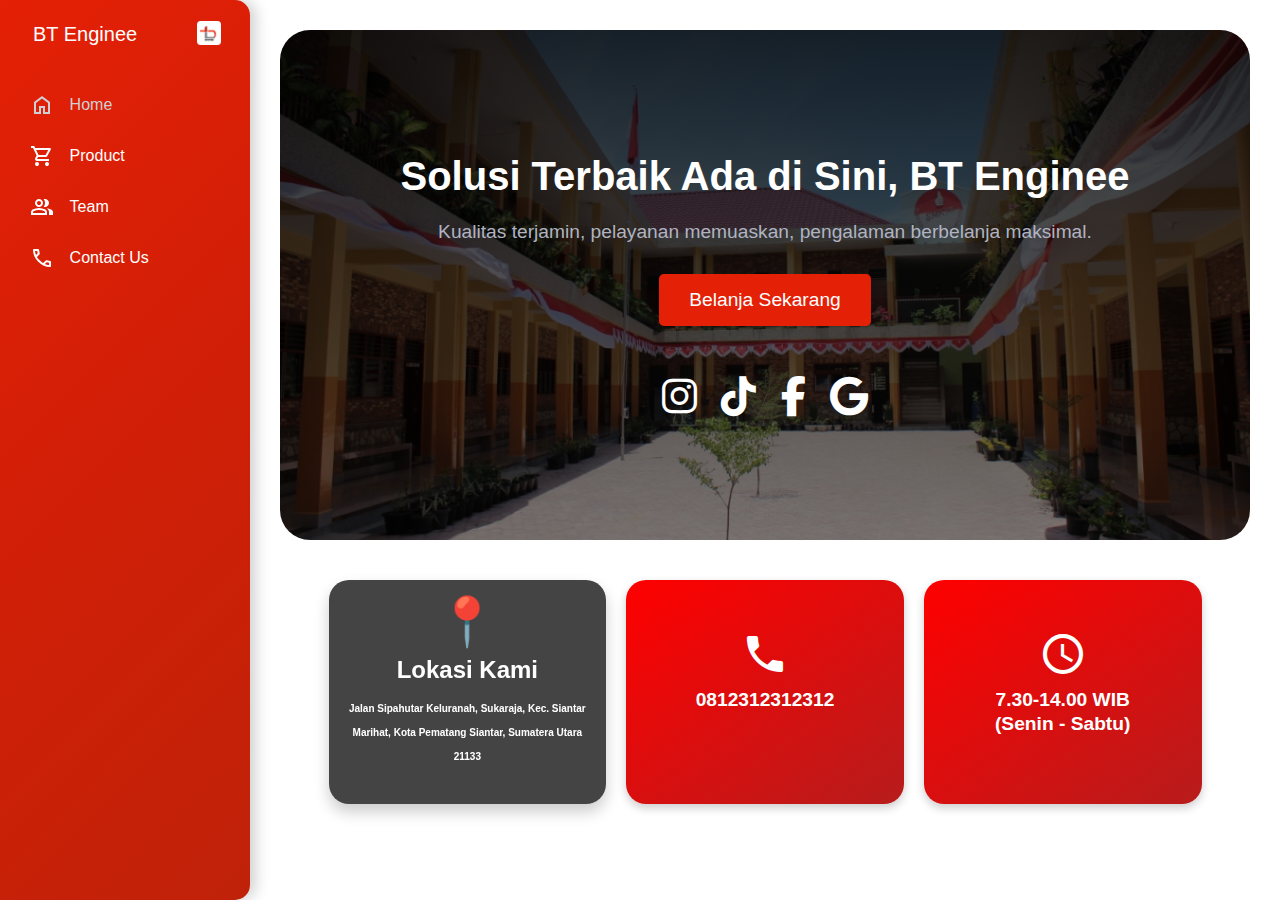
==== index.html @ 7bde4ce9 "mengubah baru" ====
<!DOCTYPE html>
<html lang="en">
  <head>
    <meta charset="UTF-8" />
    <meta name="viewport" content="width=device-width, initial-scale=1.0" />
    <title>Home | BT Enginee</title>
    <link rel="icon" type="image/png" href="img/logobt (1).png" />
    <link rel="stylesheet" href="style.css" />
    <link href="https://fonts.googleapis.com/icon?family=Material+Icons" rel="stylesheet" />
    <link rel="stylesheet" href="https://cdnjs.cloudflare.com/ajax/libs/font-awesome/6.5.1/css/all.min.css" />

    <link rel="stylesheet" href="stylehome.css" />
  </head>
  <body>
    <nav id="sidebar">
      <ul>
        <li>
          <span class="logo">BT Enginee</span>
          <button id="toggle-btn">
            <img src="img/logobt.png" alt="Toggle Icon" style="width: 24px; height: auto" />
          </button>
        </li>

        <li class="active">
          <a href="index.html">
            <svg xmlns="http://www.w3.org/2000/svg" height="24px" viewBox="0 -960 960 960" width="24px" fill="#5f6368">
              <path d="M240-200h120v-240h240v240h120v-360L480-740 240-560v360Zm-80 80v-480l320-240 320 240v480H520v-240h-80v240H160Zm320-350Z" />
            </svg>
            <span>Home</span>
          </a>
        </li>
        <li>
          <a href="product.html">
            <svg xmlns="http://www.w3.org/2000/svg" height="24px" viewBox="0 -960 960 960" width="24px" fill="#5f6368">
              <path
                d="M280-80q-33 0-56.5-23.5T200-160q0-33 23.5-56.5T280-240q33 0 56.5 23.5T360-160q0 33-23.5 56.5T280-80Zm400 0q-33 0-56.5-23.5T600-160q0-33 23.5-56.5T680-240q33 0 56.5 23.5T760-160q0 33-23.5 56.5T680-80ZM246-720l96 200h280l110-200H246Zm-38-80h590q23 0 35 20.5t1 41.5L692-482q-11 20-29.5 31T622-440H324l-44 80h480v80H280q-45 0-68-39.5t-2-78.5l54-98-144-304H40v-80h130l38 80Zm134 280h280-280Z"
              />
            </svg>
            <span>Product</span>
          </a>
        </li>
        <li>
          <a href="Team.html">
            <svg xmlns="http://www.w3.org/2000/svg" height="24px" viewBox="0 -960 960 960" width="24px" fill="#5f6368">
              <path
                d="M40-160v-112q0-34 17.5-62.5T104-378q62-31 126-46.5T360-440q66 0 130 15.5T616-378q29 15 46.5 43.5T680-272v112H40Zm720 0v-120q0-44-24.5-84.5T666-434q51 6 96 20.5t84 35.5q36 20 55 44.5t19 53.5v120H760ZM360-480q-66 0-113-47t-47-113q0-66 47-113t113-47q66 0 113 47t47 113q0 66-47 113t-113 47Zm400-160q0 66-47 113t-113 47q-11 0-28-2.5t-28-5.5q27-32 41.5-71t14.5-81q0-42-14.5-81T544-792q14-5 28-6.5t28-1.5q66 0 113 47t47 113ZM120-240h480v-32q0-11-5.5-20T580-306q-54-27-109-40.5T360-360q-56 0-111 13.5T140-306q-9 5-14.5 14t-5.5 20v32Zm240-320q33 0 56.5-23.5T440-640q0-33-23.5-56.5T360-720q-33 0-56.5 23.5T280-640q0 33 23.5 56.5T360-560Zm0 320Zm0-400Z"
              />
            </svg>
            <span>Team</span>
          </a>
        </li>
        <li>
          <a href="contact.html">
            <svg xmlns="http://www.w3.org/2000/svg" height="24px" viewBox="0 -960 960 960" width="24px" fill="#5f6368">
              <path
                d="M798-120q-125 0-247-54.5T329-329Q229-429 174.5-551T120-798q0-18 12-30t30-12h162q14 0 25 9.5t13 22.5l26 140q2 16-1 27t-11 19l-97 98q20 37 47.5 71.5T387-386q31 31 65 57.5t72 48.5l94-94q9-9 23.5-13.5T670-390l138 28q14 4 23 14.5t9 23.5v162q0 18-12 30t-30 12ZM241-600l66-66-17-94h-89q5 41 14 81t26 79Zm358 358q39 17 79.5 27t81.5 13v-88l-94-19-67 67ZM241-600Zm358 358Z"
              />
            </svg>
            <span>Contact Us</span>
          </a>
        </li>
      </ul>
    </nav>
    <main>
      
      <!-- Hero Section -->
      <div class="hero-section">
        <div class="hero-content">
          <h1>Solusi Terbaik Ada di Sini, BT Enginee</h1>
          <p>Kualitas terjamin, pelayanan memuaskan, pengalaman berbelanja maksimal.</p>
          <button class="shop-btn" onclick="window.location.href='product.html'">Belanja Sekarang</button>


          <!-- Social Media Icons -->
          <div class="social-media">
            <a href="https://www.instagram.com" target="_blank" class="social-icon" aria-label="Instagram">
              <i class="fab fa-instagram"></i>
            </a>
            <a href="https://www.tiktok.com" target="_blank" class="social-icon" aria-label="TikTok">
              <i class="fab fa-tiktok"></i>
            </a>
            <a href="https://www.facebook.com" target="_blank" class="social-icon" aria-label="Facebook">
              <i class="fab fa-facebook-f"></i>
            </a>
            <a href="https://www.google.com" target="_blank" class="social-icon" aria-label="Google">
              <i class="fab fa-google"></i>
            </a>
          </div>
        </div>
      </div>

      <!-- Info Section -->
      <div class="info-section">
        <div class="location-card">
          <a href="https://maps.app.goo.gl/dUMGj9V48tgFpwfZ9" target="_blank" class="location-link">
            <div class="overlay"></div>
            <div class="content">
              <div class="icon">📍</div>
              <!-- Ganti dengan icon sesuai kebutuhan -->
              <h2>Lokasi Kami</h2>
              <p>Jalan Sipahutar Keluranah, Sukaraja, Kec. Siantar Marihat, Kota Pematang Siantar, Sumatera Utara 21133</p>
            </div>
            <iframe
              src="https://www.google.com/maps/embed?pb=!1m18!1m12!1m3!1d3984.5588725803764!2d99.07101737497034!3d2.9422451970340266!2m3!1f0!2f0!3f0!3m2!1i1024!2i768!4f13.1!3m3!1m2!1s0x303185a8ebbf855d%3A0x8b59c4d40c0a71d0!2sSMK%20RK%20BINTANG%20TIMUR!5e0!3m2!1sid!2sid!4v1727172679505!5m2!1sid!2sid"
              width="600"
              height="450"
              style="border: 0"
              allowfullscreen=""
              loading="lazy"
              referrerpolicy="no-referrer-when-downgrade"
            ></iframe>
          </a>
        </div>

        <!-- Phone Info Card -->
        <div class="info-card">
          <div class="icon">
            <span class="material-icons" style="font-size: 48px">phone</span>
          </div>
          <p>0812312312312</p>
        </div>

        <!-- Time Info Card -->
        <div class="info-card">
          <div class="icon">
            <span class="material-icons" style="font-size: 48px">access_time</span>
          </div>
          <p>7.30-14.00 WIB <br />(Senin - Sabtu)</p>
        </div>
      </div>
    </main>
    <script src="script.js"></script>
  </body>
</html>
---- style.css ----
@import url("https://fonts.googleapis.com/css2?family=Roboto:ital,wght@0,100;0,300;0,400;0,500;0,700;0,900;1,100;1,300;1,400;1,500;1,700;1,900&display=swap");

:root {
  --base-clr: #e42006;
  --line-clr: #42434a;
  --hover-clr: #222533;
  --text-clr: #ffffff;
  --secondary-text-clr: #b0b3c1;
  --accent-clr: #ffffff;
}

* {
  margin: 0;
  padding: 0;
}

html {
  font-family: "Poppins", "Segoe UI", Tahoma, Geneva, Verdana, sans-serif; /* Lengkapkan nama font dan tambahkan 'sans-serif' */
  line-height: 1.5rem;
}

body {
  min-height: 100vh;
  background-color: var(--text-clr);
  color: var(--hover-clr);
  display: grid;
  grid-template-columns: 250px 1fr; /* Pastikan kolom pertama untuk sidebar */
}

main {
  padding: min(30px, 7%);
  position: relative; /* Mengatur posisi relatif untuk mengontrol elemen anak */
  z-index: 1; /* Agar main content tetap di atas background */
}

main p {
  color: var(--secondary-text-clr);
  margin-top: 5px;
  margin-bottom: 15px;
}

.container {
  border: 1px solid var(--line-clr);
  border-radius: 1em;
  margin-bottom: 20px;
  padding: min(3em, 15%);
}

.logo img {
  width: 24px; /* Sesuaikan ukuran logo */
  height: 24px;
  margin-right: 8px; /* Jarak antara logo dan teks */
}

.logo {
  font-size: 20px; /* Ukuran teks */
}

h2,
p {
  margin-top: 1em;
}

#sidebar {
  box-sizing: border-box;
  height: 100vh; /* Mengatur tinggi sidebar menjadi 100vh */
  width: 250px; /* Lebar sidebar */
  padding: 5px 1em;
  background: linear-gradient(135deg, #e42006 0%, #d11f07 50%, #bf2209 100%);
  position: sticky;
  top: 0; /* Agar tetap terlihat saat scroll */
  transition: 300ms ease-in-out;
  overflow: hidden; /* Menghindari overflow */
  border-top-right-radius: 15px;
  border-bottom-right-radius: 15px;
  box-shadow: 5px 0 15px rgba(0, 0, 0, 0.2); /* Shadow dari arah kanan */
}

#sidebar .close {
  padding: 5px;
  width: 60px;
}

#sidebar ul {
  list-style: none;
}

#sidebar > ul > li:first-child {
  display: flex;
  justify-content: flex-end;
  margin-bottom: 16px;
  .logo {
    font-size: 600;
  }
}

#sidebar ul li.active a {
  color: #cfd0d6;
  svg {
    fill: #cfd0d6;
  }
}

#sidebar a,
#sidebar .dropdown-btn,
#sidebar .logo {
  border-radius: 0.5em;
  padding: 0.85em;
  text-decoration: none;
  color: var(--text-clr);
  display: flex;
  align-items: center;
  gap: 1em;
}

#sidebar svg {
  flex-shrink: 0;
  fill: var(--text-clr);
}

#sidebar a span,
#sidebar .dropdown-btn span {
  flex-grow: 1;
}

#sidebar a:hover {
  background-color: #bf2209;
}

.rotate svg:last-child {
  rotate: 180deg;
}

#toggle-btn {
  margin-left: auto;
  padding: 1em;
  border: none;
  border-radius: 0.5em;
  background: none;
  cursor: pointer;
}

#toggle-btn img {
  transition: transform 0.2s ease-in-out;
}

#toggle-btn:hover img {
  transform: scale(1.1); /* Membesarkan gambar sedikit saat hover */
}

@media (max-width: 800px) {
  body {
    display: block; /* Ubah menjadi block agar sidebar dan main berurutan */
  }

  main {
    padding: 2em 1em 60px 1em;
  }

  .container {
    border: none;
    padding: 0;
  }

  .logo {
    font-size: 20px;
    text-wrap: nowrap; /* Sembunyikan logo teks */
  }

  #toggle-btn {
    padding: 1em;
    border: none;
    margin-top: 5px;
    border-radius: 0.5em;
    background: none;
    cursor: pointer;
  }

  #sidebar {
    height: 60px; /* Menurunkan tinggi menjadi 60px untuk menampung ikon saja */
    width: 100%; /* Lebar penuh */
    position: fixed; /* Agar sidebar menempel di bawah */
    bottom: 0; /* Posisi di bagian bawah layar */
    left: 0;
    right: 0;
    background-color: var(--base-clr); /* Warna latar belakang sidebar */
    border-radius: 0; /* Tidak ada border radius */
    border-top: 1px solid var(--line-clr); /* Border atas */
    display: flex; /* Gunakan flexbox */
    justify-content: space-around; /* Sebar ikon secara merata */
    align-items: center; /* Posisi ikon di tengah secara vertikal */
    z-index: 1000; /* Memastikan di atas elemen lainnya */
    padding-top: 15px; /* Hilangkan padding tambahan */
    box-shadow: 0 -2px 5px rgba(0, 0, 0, 0.2); /* Shadow dari arah atas */
  }

  #sidebar ul {
    padding: 0;
    display: flex; /* Mengubah dari grid ke flex untuk lebih fleksibel */
    overflow-x: auto; /* Agar bisa scroll horizontal jika perlu */
    margin: 0; /* Hilangkan margin */
    width: 100%; /* Lebar penuh */
  }

  #sidebar ul li {
    height: 60px; /* Sesuaikan tinggi */
    flex: 1; /* Lebar fleksibel */
    display: flex;
    justify-content: center; /* Pusatkan ikon */
    align-items: center; /* Pusatkan ikon */
  }

  #sidebar a {
    height: 60px; /* Sesuaikan tinggi */
    justify-content: center;
    flex-direction: column; /* Ikon dan teks diatur ke bawah */
    text-align: center; /* Pusatkan teks */
    font-size: 0.8em; /* Ukuran font lebih kecil */
    gap: 0.25em; /* Jarak lebih kecil */
  }

  #sidebar a span {
    display: none; /* Sembunyikan teks pada mobile untuk fokus ke ikon */
  }

  #sidebar a svg {
    height: 24px; /* Sesuaikan ukuran ikon */
    width: 24px;
  }
}

/* Gaya Scrollbar untuk Chrome, Edge, dan Safari */
::-webkit-scrollbar {
  width: 12px; /* Lebar scrollbar */
}

::-webkit-scrollbar-track {
  background: #f1f1f1; /* Warna track scrollbar */
  border-radius: 10px; /* Membuat track lebih bulat */
}

::-webkit-scrollbar-thumb {
  background: #ff0000; /* Warna thumb scrollbar */
  border-radius: 10px; /* Membuat thumb lebih bulat */
}

::-webkit-scrollbar-thumb:hover {
  background: #ac0000; /* Warna thumb saat hover */
}
---- stylehome.css ----
/* Hero Section */
.hero-section {
  background: linear-gradient(rgba(0, 0, 0, 0.842), rgba(0, 0, 0, 0.5)), url("img/SMMK.jpg") center/cover no-repeat;
  color: #fff;
  text-align: center;
  padding: 120px 20px;
  border-radius: 30px;
  max-width: 100%; /* Use full width of the screen */
  margin: 0 auto; /* Remove space at the top and bottom */
  height: 30vh; /* Set the height to take up 80% of the viewport */
  display: flex;
  justify-content: center;
  align-items: center;
}

.hero-content {
  max-width: 900px;
}

.hero-section h1 {
  font-size: 2.5em; /* Perbesar ukuran font */
  margin-bottom: 20px;
  line-height: 1.2em; /* Pastikan line-height yang cukup agar teks tidak bertumpuk */
  word-wrap: break-word; /* Memastikan kata bisa terpotong dengan rapi jika terlalu panjang */
}

.hero-section p {
  font-size: 1.2em;
  margin-bottom: 30px; /* Atur jarak antar paragraf agar lebih rapi */
}

.shop-btn {
  background-color: #e42006;
  border: none;
  padding: 15px 30px;
  font-size: 1.2em;
  color: #fff;
  border-radius: 5px;
  cursor: pointer;
  transition: background-color 0.3s ease;
}

.shop-btn:hover {
  background-color: #bf2209;
}

/* Social Media Icons */
.social-media {
  margin-top: 50px; /* Jarak antara tombol dan ikon sosial media */
}

.social-icon {
  margin: 0 10px; /* Jarak antar ikon */
  display: inline-block; /* Menampilkan ikon dalam baris yang sama */
  font-size: 40px; /* Ukuran ikon */
  color: #fff; /* Warna ikon */
  transition: transform 0.3s ease; /* Animasi saat hover */
}

.social-icon:hover {
  transform: scale(1.1); /* Besarkan ikon saat hover */
}

/* Info Section Layout */
.info-section {
  display: flex;
  justify-content: center;
  gap: 20px;
  margin: 40px auto;
  max-width: 90%; /* Ensures the section doesn't overflow */
}

/* Common styles for all info cards */
.info-card {
  background: linear-gradient(145deg, #ff0000, #b71c1c); /* Elegant red gradient */
  color: #fff;
  text-align: center;
  padding-top: 50px;
  border-radius: 20px;
  flex: 1;
  box-shadow: 0 4px 10px rgba(0, 0, 0, 0.2); /* Soft shadow */
  transition: transform 0.3s ease, box-shadow 0.3s ease; /* Smooth transition */
}

.info-card .icon {
  font-size: 3em; /* Adjust the icon size */
  margin-bottom: 10px;
}

.info-card p {
  font-size: 1.2em;
  font-weight: bold;
  color: #fff;
  margin: 0;
}

.info-card:hover {
  transform: translateY(-10px); /* Lift card on hover */
  box-shadow: 0 8px 15px rgba(0, 0, 0, 0.3); /* Stronger shadow on hover */
}

/* Specific style for the location card */
.location-card {
  position: relative;
  flex: 1;
  height: auto; /* Biarkan tinggi menyesuaikan dengan konten */
  border-radius: 20px;
  overflow: hidden;
  box-shadow: 0 8px 15px rgba(0, 0, 0, 0.2); /* Soft shadow */
  transition: transform 0.3s ease, box-shadow 0.3s ease; /* Smooth transition */
  display: flex;
  flex-direction: column; /* Atur agar konten teratur dalam kolom */
  cursor: pointer; /* Mengubah kursor menjadi tangan */
}

.location-card iframe {
  position: absolute;
  top: 0;
  left: 0;
  width: 100%;
  height: 100%;
  border: 0;
}

.location-card .overlay {
  position: absolute;
  top: 0;
  left: 0;
  width: 100%;
  height: 100%;
  background: rgba(0, 0, 0, 0.733); /* Black transparent overlay */
  z-index: 1; /* Ensures it appears above the map */
}

.location-card .content {
  position: relative;
  z-index: 2; /* Ensures text appears above the overlay */
  color: white;
  text-align: center;
  padding: 20px;
}

.location-card .icon {
  font-size: 3em; /* Icon size */
  margin-bottom: 10px;
  margin-top: 10px;
}

.location-card a {
  text-decoration: none; /* Menghilangkan garis bawah dari link */
  color: inherit; /* Memastikan teks berwarna sama dengan teks di dalam card */
  flex: 1; /* Membuat link mengisi ruang yang tersedia */
}

.location-card p {
  font-size: 10px;
  font-weight: bolder;
  color: #fff;
  padding-top: 10px;
}

.location-card:hover {
  transform: translateY(-10px); /* Slight upward movement on hover */
  box-shadow: 0 12px 20px rgba(0, 0, 0, 0.3); /* Stronger shadow on hover */
}

/* Responsive layout for smaller screens */
@media (max-width: 768px) {
  .info-section {
    flex-direction: column;
  }

  .location-card {
    max-width: 100%;
    height: 350px; /* Reduced height for smaller screens */
  }
}

/* Media Query untuk Responsif di bawah 800px */
/* Media Query untuk Responsif di bawah 800px */
@media (max-width: 800px) {
  .hero-section {
    margin-top: 50px;
    overflow: hidden;
    padding: 80px 10px; /* Mengurangi padding untuk lebih banyak ruang */
    height: 45vh; /* Mengubah tinggi menjadi auto agar menyesuaikan dengan konten */
  }

  .hero-section h1 {
    font-size: 2em; /* Mengurangi ukuran font untuk judul */
    margin-bottom: 15px; /* Mengurangi jarak bawah */
  }

  .hero-section p {
    font-size: 1em; /* Mengurangi ukuran font untuk paragraf */
    margin-bottom: 20px; /* Mengurangi jarak bawah */
  }

  .shop-btn {
    padding: 10px 20px; /* Mengurangi padding tombol */
    font-size: 1em; /* Mengurangi ukuran font tombol */
  }

  .social-media {
    margin-top: 30px; /* Mengurangi jarak antara tombol dan ikon sosial media */
  }

  .social-icon {
    font-size: 30px; /* Mengurangi ukuran ikon sosial media */
    margin: 0 5px; /* Mengurangi jarak antar ikon */
  }

  .info-section {
    display: flex; /* Menggunakan flex untuk layout */
    justify-content: flex-end; /* Mengatur info card ke kanan */
    flex-direction: row; /* Pastikan info card disusun ke baris */
    align-items: flex-start; /* Menyelaraskan item di atas */
    gap: 20px; /* Jarak antar kartu */
    margin: 20px auto; /* Margin atas dan bawah untuk mengatur ruang */
    max-width: 90%; /* Mengatur lebar maksimum */
  }

  .info-card {
    flex: 1; /* Memastikan semua kartu memiliki ukuran yang sama */
    min-width: 50px; /* Menetapkan lebar minimum untuk kartu */
    max-width: 150px; /* Menetapkan lebar maksimum untuk kartu */
    padding: 10px; /* Mengurangi padding dalam kartu */
  }

  .info-card p {
    font-size: 13px;
    font-weight: 300;
  }

  /* Menghilangkan elemen lokasi di bawah 800px */
  .location-card p {
    display: none; /* Menghilangkan ikon dan teks lokasi */
  }

  .location-card iframe {
    position: absolute;
    top: 0;
    left: 0;
    width: 100%;
    height: 100px;
    border: 0;
  }

  .location-card .overlay {
    position: absolute;
    top: 0;
    left: 0;
    width: 100%;
    height: 100px;
    background: rgba(0, 0, 0, 0.733); /* Black transparent overlay */
    z-index: 1; /* Ensures it appears above the map */
  }

  .location-card h2 {
    display: none;
  }

  .location-card {
    flex: 1;
    height: 100px; /* Biarkan tinggi menyesuaikan dengan konten */
    overflow: hidden;
    box-shadow: 0 8px 15px rgba(0, 0, 0, 0.2); /* Soft shadow */
    transition: transform 0.3s ease, box-shadow 0.3s ease; /* Smooth transition */
    display: flex;
    flex-direction: column; /* Atur agar konten teratur dalam kolom */
    cursor: pointer; /* Mengubah kursor menjadi tangan */
  }
}
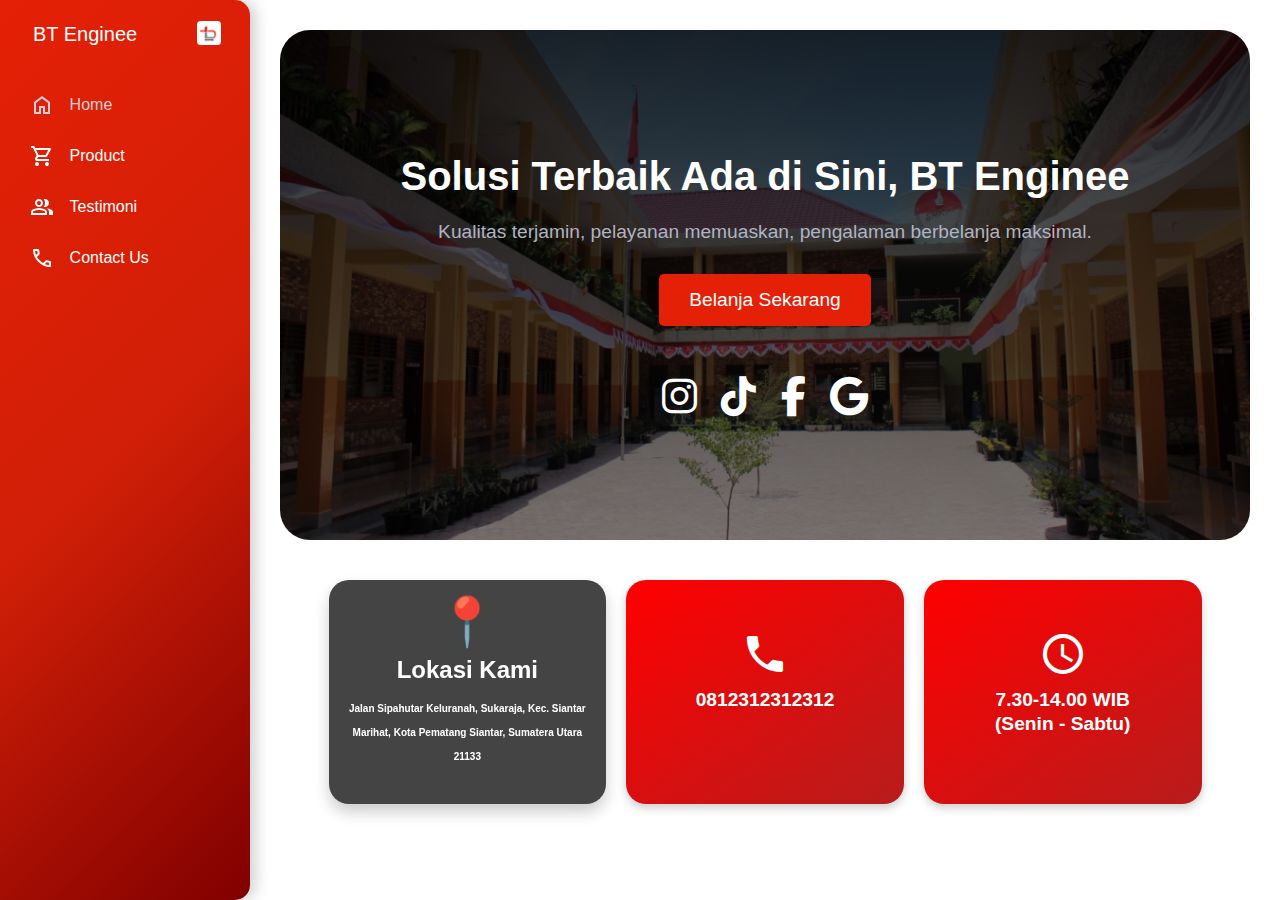
==== commit 160e12e4: "mengupdate" ====
--- a/index.html
+++ b/index.html
@@ -1,134 +1,132 @@
 <!DOCTYPE html>
 <html lang="en">
-  <head>
-    <meta charset="UTF-8" />
-    <meta name="viewport" content="width=device-width, initial-scale=1.0" />
-    <title>Home | BT Enginee</title>
-    <link rel="icon" type="image/png" href="img/logobt (1).png" />
-    <link rel="stylesheet" href="style.css" />
-    <link href="https://fonts.googleapis.com/icon?family=Material+Icons" rel="stylesheet" />
-    <link rel="stylesheet" href="https://cdnjs.cloudflare.com/ajax/libs/font-awesome/6.5.1/css/all.min.css" />
+    <head>
+        <meta charset="UTF-8" />
+        <meta name="viewport" content="width=device-width, initial-scale=1.0" />
+        <title>Home | BT Enginee</title>
+        <link rel="icon" type="image/png" href="img/logobt (1).png" />
+        <link rel="stylesheet" href="style.css" />
+        <link href="https://fonts.googleapis.com/icon?family=Material+Icons" rel="stylesheet" />
+        <link rel="stylesheet" href="https://cdnjs.cloudflare.com/ajax/libs/font-awesome/6.5.1/css/all.min.css" />
 
-    <link rel="stylesheet" href="stylehome.css" />
-  </head>
-  <body>
-    <nav id="sidebar">
-      <ul>
-        <li>
-          <span class="logo">BT Enginee</span>
-          <button id="toggle-btn">
-            <img src="img/logobt.png" alt="Toggle Icon" style="width: 24px; height: auto" />
-          </button>
-        </li>
+        <link rel="stylesheet" href="stylehome.css" />
+    </head>
+    <body>
+        <nav id="sidebar">
+            <ul>
+                <li>
+                    <span class="logo">BT Enginee</span>
+                    <button id="toggle-btn">
+                        <img src="img/logobt.png" alt="Toggle Icon" style="width: 24px; height: auto" />
+                    </button>
+                </li>
 
-        <li class="active">
-          <a href="index.html">
-            <svg xmlns="http://www.w3.org/2000/svg" height="24px" viewBox="0 -960 960 960" width="24px" fill="#5f6368">
-              <path d="M240-200h120v-240h240v240h120v-360L480-740 240-560v360Zm-80 80v-480l320-240 320 240v480H520v-240h-80v240H160Zm320-350Z" />
-            </svg>
-            <span>Home</span>
-          </a>
-        </li>
-        <li>
-          <a href="product.html">
-            <svg xmlns="http://www.w3.org/2000/svg" height="24px" viewBox="0 -960 960 960" width="24px" fill="#5f6368">
-              <path
-                d="M280-80q-33 0-56.5-23.5T200-160q0-33 23.5-56.5T280-240q33 0 56.5 23.5T360-160q0 33-23.5 56.5T280-80Zm400 0q-33 0-56.5-23.5T600-160q0-33 23.5-56.5T680-240q33 0 56.5 23.5T760-160q0 33-23.5 56.5T680-80ZM246-720l96 200h280l110-200H246Zm-38-80h590q23 0 35 20.5t1 41.5L692-482q-11 20-29.5 31T622-440H324l-44 80h480v80H280q-45 0-68-39.5t-2-78.5l54-98-144-304H40v-80h130l38 80Zm134 280h280-280Z"
-              />
-            </svg>
-            <span>Product</span>
-          </a>
-        </li>
-        <li>
-          <a href="Team.html">
-            <svg xmlns="http://www.w3.org/2000/svg" height="24px" viewBox="0 -960 960 960" width="24px" fill="#5f6368">
-              <path
-                d="M40-160v-112q0-34 17.5-62.5T104-378q62-31 126-46.5T360-440q66 0 130 15.5T616-378q29 15 46.5 43.5T680-272v112H40Zm720 0v-120q0-44-24.5-84.5T666-434q51 6 96 20.5t84 35.5q36 20 55 44.5t19 53.5v120H760ZM360-480q-66 0-113-47t-47-113q0-66 47-113t113-47q66 0 113 47t47 113q0 66-47 113t-113 47Zm400-160q0 66-47 113t-113 47q-11 0-28-2.5t-28-5.5q27-32 41.5-71t14.5-81q0-42-14.5-81T544-792q14-5 28-6.5t28-1.5q66 0 113 47t47 113ZM120-240h480v-32q0-11-5.5-20T580-306q-54-27-109-40.5T360-360q-56 0-111 13.5T140-306q-9 5-14.5 14t-5.5 20v32Zm240-320q33 0 56.5-23.5T440-640q0-33-23.5-56.5T360-720q-33 0-56.5 23.5T280-640q0 33 23.5 56.5T360-560Zm0 320Zm0-400Z"
-              />
-            </svg>
-            <span>Team</span>
-          </a>
-        </li>
-        <li>
-          <a href="contact.html">
-            <svg xmlns="http://www.w3.org/2000/svg" height="24px" viewBox="0 -960 960 960" width="24px" fill="#5f6368">
-              <path
-                d="M798-120q-125 0-247-54.5T329-329Q229-429 174.5-551T120-798q0-18 12-30t30-12h162q14 0 25 9.5t13 22.5l26 140q2 16-1 27t-11 19l-97 98q20 37 47.5 71.5T387-386q31 31 65 57.5t72 48.5l94-94q9-9 23.5-13.5T670-390l138 28q14 4 23 14.5t9 23.5v162q0 18-12 30t-30 12ZM241-600l66-66-17-94h-89q5 41 14 81t26 79Zm358 358q39 17 79.5 27t81.5 13v-88l-94-19-67 67ZM241-600Zm358 358Z"
-              />
-            </svg>
-            <span>Contact Us</span>
-          </a>
-        </li>
-      </ul>
-    </nav>
-    <main>
-      
-      <!-- Hero Section -->
-      <div class="hero-section">
-        <div class="hero-content">
-          <h1>Solusi Terbaik Ada di Sini, BT Enginee</h1>
-          <p>Kualitas terjamin, pelayanan memuaskan, pengalaman berbelanja maksimal.</p>
-          <button class="shop-btn" onclick="window.location.href='product.html'">Belanja Sekarang</button>
+                <li class="active">
+                    <a href="index.html">
+                        <svg xmlns="http://www.w3.org/2000/svg" height="24px" viewBox="0 -960 960 960" width="24px" fill="#5f6368">
+                            <path d="M240-200h120v-240h240v240h120v-360L480-740 240-560v360Zm-80 80v-480l320-240 320 240v480H520v-240h-80v240H160Zm320-350Z" />
+                        </svg>
+                        <span>Home</span>
+                    </a>
+                </li>
+                <li>
+                    <a href="product.html">
+                        <svg xmlns="http://www.w3.org/2000/svg" height="24px" viewBox="0 -960 960 960" width="24px" fill="#5f6368">
+                            <path
+                                d="M280-80q-33 0-56.5-23.5T200-160q0-33 23.5-56.5T280-240q33 0 56.5 23.5T360-160q0 33-23.5 56.5T280-80Zm400 0q-33 0-56.5-23.5T600-160q0-33 23.5-56.5T680-240q33 0 56.5 23.5T760-160q0 33-23.5 56.5T680-80ZM246-720l96 200h280l110-200H246Zm-38-80h590q23 0 35 20.5t1 41.5L692-482q-11 20-29.5 31T622-440H324l-44 80h480v80H280q-45 0-68-39.5t-2-78.5l54-98-144-304H40v-80h130l38 80Zm134 280h280-280Z"
+                            />
+                        </svg>
+                        <span>Product</span>
+                    </a>
+                </li>
+                <li>
+                    <a href="Testimoni.html">
+                        <svg xmlns="http://www.w3.org/2000/svg" height="24px" viewBox="0 -960 960 960" width="24px" fill="#5f6368">
+                            <path
+                                d="M40-160v-112q0-34 17.5-62.5T104-378q62-31 126-46.5T360-440q66 0 130 15.5T616-378q29 15 46.5 43.5T680-272v112H40Zm720 0v-120q0-44-24.5-84.5T666-434q51 6 96 20.5t84 35.5q36 20 55 44.5t19 53.5v120H760ZM360-480q-66 0-113-47t-47-113q0-66 47-113t113-47q66 0 113 47t47 113q0 66-47 113t-113 47Zm400-160q0 66-47 113t-113 47q-11 0-28-2.5t-28-5.5q27-32 41.5-71t14.5-81q0-42-14.5-81T544-792q14-5 28-6.5t28-1.5q66 0 113 47t47 113ZM120-240h480v-32q0-11-5.5-20T580-306q-54-27-109-40.5T360-360q-56 0-111 13.5T140-306q-9 5-14.5 14t-5.5 20v32Zm240-320q33 0 56.5-23.5T440-640q0-33-23.5-56.5T360-720q-33 0-56.5 23.5T280-640q0 33 23.5 56.5T360-560Zm0 320Zm0-400Z"
+                            />
+                        </svg>
+                        <span>Testimoni</span>
+                    </a>
+                </li>
+                <li>
+                    <a href="contact.html">
+                        <svg xmlns="http://www.w3.org/2000/svg" height="24px" viewBox="0 -960 960 960" width="24px" fill="#5f6368">
+                            <path
+                                d="M798-120q-125 0-247-54.5T329-329Q229-429 174.5-551T120-798q0-18 12-30t30-12h162q14 0 25 9.5t13 22.5l26 140q2 16-1 27t-11 19l-97 98q20 37 47.5 71.5T387-386q31 31 65 57.5t72 48.5l94-94q9-9 23.5-13.5T670-390l138 28q14 4 23 14.5t9 23.5v162q0 18-12 30t-30 12ZM241-600l66-66-17-94h-89q5 41 14 81t26 79Zm358 358q39 17 79.5 27t81.5 13v-88l-94-19-67 67ZM241-600Zm358 358Z"
+                            />
+                        </svg>
+                        <span>Contact Us</span>
+                    </a>
+                </li>
+            </ul>
+        </nav>
+        <main>
+            <!-- Hero Section -->
+            <div class="hero-section">
+                <div class="hero-content">
+                    <h1>Solusi Terbaik Ada di Sini, BT Enginee</h1>
+                    <p>Kualitas terjamin, pelayanan memuaskan, pengalaman berbelanja maksimal.</p>
+                    <button class="shop-btn" onclick="window.location.href='product.html'">Belanja Sekarang</button>
 
+                    <!-- Social Media Icons -->
+                    <div class="social-media">
+                        <a href="https://www.instagram.com" target="_blank" class="social-icon" aria-label="Instagram">
+                            <i class="fab fa-instagram"></i>
+                        </a>
+                        <a href="https://www.tiktok.com" target="_blank" class="social-icon" aria-label="TikTok">
+                            <i class="fab fa-tiktok"></i>
+                        </a>
+                        <a href="https://www.facebook.com" target="_blank" class="social-icon" aria-label="Facebook">
+                            <i class="fab fa-facebook-f"></i>
+                        </a>
+                        <a href="https://www.google.com" target="_blank" class="social-icon" aria-label="Google">
+                            <i class="fab fa-google"></i>
+                        </a>
+                    </div>
+                </div>
+            </div>
 
-          <!-- Social Media Icons -->
-          <div class="social-media">
-            <a href="https://www.instagram.com" target="_blank" class="social-icon" aria-label="Instagram">
-              <i class="fab fa-instagram"></i>
-            </a>
-            <a href="https://www.tiktok.com" target="_blank" class="social-icon" aria-label="TikTok">
-              <i class="fab fa-tiktok"></i>
-            </a>
-            <a href="https://www.facebook.com" target="_blank" class="social-icon" aria-label="Facebook">
-              <i class="fab fa-facebook-f"></i>
-            </a>
-            <a href="https://www.google.com" target="_blank" class="social-icon" aria-label="Google">
-              <i class="fab fa-google"></i>
-            </a>
-          </div>
-        </div>
-      </div>
+            <!-- Info Section -->
+            <div class="info-section">
+                <div class="location-card">
+                    <a href="https://maps.app.goo.gl/dUMGj9V48tgFpwfZ9" target="_blank" class="location-link">
+                        <div class="overlay"></div>
+                        <div class="content">
+                            <div class="icon">📍</div>
+                            <!-- Ganti dengan icon sesuai kebutuhan -->
+                            <h2>Lokasi Kami</h2>
+                            <p>Jalan Sipahutar Keluranah, Sukaraja, Kec. Siantar Marihat, Kota Pematang Siantar, Sumatera Utara 21133</p>
+                        </div>
+                        <iframe
+                            src="https://www.google.com/maps/embed?pb=!1m18!1m12!1m3!1d3984.5588725803764!2d99.07101737497034!3d2.9422451970340266!2m3!1f0!2f0!3f0!3m2!1i1024!2i768!4f13.1!3m3!1m2!1s0x303185a8ebbf855d%3A0x8b59c4d40c0a71d0!2sSMK%20RK%20BINTANG%20TIMUR!5e0!3m2!1sid!2sid!4v1727172679505!5m2!1sid!2sid"
+                            width="600"
+                            height="450"
+                            style="border: 0"
+                            allowfullscreen=""
+                            loading="lazy"
+                            referrerpolicy="no-referrer-when-downgrade"
+                        ></iframe>
+                    </a>
+                </div>
 
-      <!-- Info Section -->
-      <div class="info-section">
-        <div class="location-card">
-          <a href="https://maps.app.goo.gl/dUMGj9V48tgFpwfZ9" target="_blank" class="location-link">
-            <div class="overlay"></div>
-            <div class="content">
-              <div class="icon">📍</div>
-              <!-- Ganti dengan icon sesuai kebutuhan -->
-              <h2>Lokasi Kami</h2>
-              <p>Jalan Sipahutar Keluranah, Sukaraja, Kec. Siantar Marihat, Kota Pematang Siantar, Sumatera Utara 21133</p>
+                <!-- Phone Info Card -->
+                <div class="info-card">
+                    <div class="icon">
+                        <span class="material-icons" style="font-size: 48px">phone</span>
+                    </div>
+                    <p>0812312312312</p>
+                </div>
+
+                <!-- Time Info Card -->
+                <div class="info-card">
+                    <div class="icon">
+                        <span class="material-icons" style="font-size: 48px">access_time</span>
+                    </div>
+                    <p>7.30-14.00 WIB <br />(Senin - Sabtu)</p>
+                </div>
             </div>
-            <iframe
-              src="https://www.google.com/maps/embed?pb=!1m18!1m12!1m3!1d3984.5588725803764!2d99.07101737497034!3d2.9422451970340266!2m3!1f0!2f0!3f0!3m2!1i1024!2i768!4f13.1!3m3!1m2!1s0x303185a8ebbf855d%3A0x8b59c4d40c0a71d0!2sSMK%20RK%20BINTANG%20TIMUR!5e0!3m2!1sid!2sid!4v1727172679505!5m2!1sid!2sid"
-              width="600"
-              height="450"
-              style="border: 0"
-              allowfullscreen=""
-              loading="lazy"
-              referrerpolicy="no-referrer-when-downgrade"
-            ></iframe>
-          </a>
-        </div>
-
-        <!-- Phone Info Card -->
-        <div class="info-card">
-          <div class="icon">
-            <span class="material-icons" style="font-size: 48px">phone</span>
-          </div>
-          <p>0812312312312</p>
-        </div>
-
-        <!-- Time Info Card -->
-        <div class="info-card">
-          <div class="icon">
-            <span class="material-icons" style="font-size: 48px">access_time</span>
-          </div>
-          <p>7.30-14.00 WIB <br />(Senin - Sabtu)</p>
-        </div>
-      </div>
-    </main>
-    <script src="script.js"></script>
-  </body>
+        </main>
+        <script src="script.js"></script>
+    </body>
 </html>
--- a/style.css
+++ b/style.css
@@ -1,249 +1,249 @@
 @import url("https://fonts.googleapis.com/css2?family=Roboto:ital,wght@0,100;0,300;0,400;0,500;0,700;0,900;1,100;1,300;1,400;1,500;1,700;1,900&display=swap");
 
 :root {
-  --base-clr: #e42006;
-  --line-clr: #42434a;
-  --hover-clr: #222533;
-  --text-clr: #ffffff;
-  --secondary-text-clr: #b0b3c1;
-  --accent-clr: #ffffff;
+    --base-clr: #e42006;
+    --line-clr: #42434a;
+    --hover-clr: #222533;
+    --text-clr: #ffffff;
+    --secondary-text-clr: #b0b3c1;
+    --accent-clr: #ffffff;
 }
 
 * {
-  margin: 0;
-  padding: 0;
+    margin: 0;
+    padding: 0;
 }
 
 html {
-  font-family: "Poppins", "Segoe UI", Tahoma, Geneva, Verdana, sans-serif; /* Lengkapkan nama font dan tambahkan 'sans-serif' */
-  line-height: 1.5rem;
+    font-family: "Poppins", "Segoe UI", Tahoma, Geneva, Verdana, sans-serif; /* Lengkapkan nama font dan tambahkan 'sans-serif' */
+    line-height: 1.5rem;
 }
 
 body {
-  min-height: 100vh;
-  background-color: var(--text-clr);
-  color: var(--hover-clr);
-  display: grid;
-  grid-template-columns: 250px 1fr; /* Pastikan kolom pertama untuk sidebar */
+    min-height: 100vh;
+    background-color: var(--text-clr);
+    color: var(--hover-clr);
+    display: grid;
+    grid-template-columns: 250px 1fr; /* Pastikan kolom pertama untuk sidebar */
 }
 
 main {
-  padding: min(30px, 7%);
-  position: relative; /* Mengatur posisi relatif untuk mengontrol elemen anak */
-  z-index: 1; /* Agar main content tetap di atas background */
+    padding: min(30px, 7%);
+    position: relative; /* Mengatur posisi relatif untuk mengontrol elemen anak */
+    z-index: 1; /* Agar main content tetap di atas background */
 }
 
 main p {
-  color: var(--secondary-text-clr);
-  margin-top: 5px;
-  margin-bottom: 15px;
+    color: var(--secondary-text-clr);
+    margin-top: 5px;
+    margin-bottom: 15px;
 }
 
 .container {
-  border: 1px solid var(--line-clr);
-  border-radius: 1em;
-  margin-bottom: 20px;
-  padding: min(3em, 15%);
+    border: 1px solid var(--line-clr);
+    border-radius: 1em;
+    margin-bottom: 20px;
+    padding: min(3em, 15%);
 }
 
 .logo img {
-  width: 24px; /* Sesuaikan ukuran logo */
-  height: 24px;
-  margin-right: 8px; /* Jarak antara logo dan teks */
+    width: 24px; /* Sesuaikan ukuran logo */
+    height: 24px;
+    margin-right: 8px; /* Jarak antara logo dan teks */
 }
 
 .logo {
-  font-size: 20px; /* Ukuran teks */
+    font-size: 20px; /* Ukuran teks */
 }
 
 h2,
 p {
-  margin-top: 1em;
+    margin-top: 1em;
 }
 
 #sidebar {
-  box-sizing: border-box;
-  height: 100vh; /* Mengatur tinggi sidebar menjadi 100vh */
-  width: 250px; /* Lebar sidebar */
-  padding: 5px 1em;
-  background: linear-gradient(135deg, #e42006 0%, #d11f07 50%, #bf2209 100%);
-  position: sticky;
-  top: 0; /* Agar tetap terlihat saat scroll */
-  transition: 300ms ease-in-out;
-  overflow: hidden; /* Menghindari overflow */
-  border-top-right-radius: 15px;
-  border-bottom-right-radius: 15px;
-  box-shadow: 5px 0 15px rgba(0, 0, 0, 0.2); /* Shadow dari arah kanan */
+    box-sizing: border-box;
+    height: 100vh; /* Mengatur tinggi sidebar menjadi 100vh */
+    width: 250px; /* Lebar sidebar */
+    padding: 5px 1em;
+    background: linear-gradient(135deg, #e42006 0%, #d11f07 50%, #800000 100%);
+    position: sticky;
+    top: 0; /* Agar tetap terlihat saat scroll */
+    transition: 300ms ease-in-out;
+    overflow: hidden; /* Menghindari overflow */
+    border-top-right-radius: 15px;
+    border-bottom-right-radius: 15px;
+    box-shadow: 5px 0 15px rgba(0, 0, 0, 0.2); /* Shadow dari arah kanan */
 }
 
 #sidebar .close {
-  padding: 5px;
-  width: 60px;
+    padding: 5px;
+    width: 60px;
 }
 
 #sidebar ul {
-  list-style: none;
+    list-style: none;
 }
 
 #sidebar > ul > li:first-child {
-  display: flex;
-  justify-content: flex-end;
-  margin-bottom: 16px;
-  .logo {
-    font-size: 600;
-  }
+    display: flex;
+    justify-content: flex-end;
+    margin-bottom: 16px;
+    .logo {
+        font-size: 600;
+    }
 }
 
 #sidebar ul li.active a {
-  color: #cfd0d6;
-  svg {
-    fill: #cfd0d6;
-  }
+    color: #cfd0d6;
+    svg {
+        fill: #cfd0d6;
+    }
 }
 
 #sidebar a,
 #sidebar .dropdown-btn,
 #sidebar .logo {
-  border-radius: 0.5em;
-  padding: 0.85em;
-  text-decoration: none;
-  color: var(--text-clr);
-  display: flex;
-  align-items: center;
-  gap: 1em;
+    border-radius: 0.5em;
+    padding: 0.85em;
+    text-decoration: none;
+    color: var(--text-clr);
+    display: flex;
+    align-items: center;
+    gap: 1em;
 }
 
 #sidebar svg {
-  flex-shrink: 0;
-  fill: var(--text-clr);
+    flex-shrink: 0;
+    fill: var(--text-clr);
 }
 
 #sidebar a span,
 #sidebar .dropdown-btn span {
-  flex-grow: 1;
+    flex-grow: 1;
 }
 
 #sidebar a:hover {
-  background-color: #bf2209;
+    background-color: #bf2209;
 }
 
 .rotate svg:last-child {
-  rotate: 180deg;
+    rotate: 180deg;
 }
 
 #toggle-btn {
-  margin-left: auto;
-  padding: 1em;
-  border: none;
-  border-radius: 0.5em;
-  background: none;
-  cursor: pointer;
-}
-
-#toggle-btn img {
-  transition: transform 0.2s ease-in-out;
-}
-
-#toggle-btn:hover img {
-  transform: scale(1.1); /* Membesarkan gambar sedikit saat hover */
-}
-
-@media (max-width: 800px) {
-  body {
-    display: block; /* Ubah menjadi block agar sidebar dan main berurutan */
-  }
-
-  main {
-    padding: 2em 1em 60px 1em;
-  }
-
-  .container {
-    border: none;
-    padding: 0;
-  }
-
-  .logo {
-    font-size: 20px;
-    text-wrap: nowrap; /* Sembunyikan logo teks */
-  }
-
-  #toggle-btn {
+    margin-left: auto;
     padding: 1em;
     border: none;
-    margin-top: 5px;
     border-radius: 0.5em;
     background: none;
     cursor: pointer;
-  }
-
-  #sidebar {
-    height: 60px; /* Menurunkan tinggi menjadi 60px untuk menampung ikon saja */
-    width: 100%; /* Lebar penuh */
-    position: fixed; /* Agar sidebar menempel di bawah */
-    bottom: 0; /* Posisi di bagian bawah layar */
-    left: 0;
-    right: 0;
-    background-color: var(--base-clr); /* Warna latar belakang sidebar */
-    border-radius: 0; /* Tidak ada border radius */
-    border-top: 1px solid var(--line-clr); /* Border atas */
-    display: flex; /* Gunakan flexbox */
-    justify-content: space-around; /* Sebar ikon secara merata */
-    align-items: center; /* Posisi ikon di tengah secara vertikal */
-    z-index: 1000; /* Memastikan di atas elemen lainnya */
-    padding-top: 15px; /* Hilangkan padding tambahan */
-    box-shadow: 0 -2px 5px rgba(0, 0, 0, 0.2); /* Shadow dari arah atas */
-  }
-
-  #sidebar ul {
-    padding: 0;
-    display: flex; /* Mengubah dari grid ke flex untuk lebih fleksibel */
-    overflow-x: auto; /* Agar bisa scroll horizontal jika perlu */
-    margin: 0; /* Hilangkan margin */
-    width: 100%; /* Lebar penuh */
-  }
-
-  #sidebar ul li {
-    height: 60px; /* Sesuaikan tinggi */
-    flex: 1; /* Lebar fleksibel */
-    display: flex;
-    justify-content: center; /* Pusatkan ikon */
-    align-items: center; /* Pusatkan ikon */
-  }
-
-  #sidebar a {
-    height: 60px; /* Sesuaikan tinggi */
-    justify-content: center;
-    flex-direction: column; /* Ikon dan teks diatur ke bawah */
-    text-align: center; /* Pusatkan teks */
-    font-size: 0.8em; /* Ukuran font lebih kecil */
-    gap: 0.25em; /* Jarak lebih kecil */
-  }
-
-  #sidebar a span {
-    display: none; /* Sembunyikan teks pada mobile untuk fokus ke ikon */
-  }
-
-  #sidebar a svg {
-    height: 24px; /* Sesuaikan ukuran ikon */
-    width: 24px;
-  }
+}
+
+#toggle-btn img {
+    transition: transform 0.2s ease-in-out;
+}
+
+#toggle-btn:hover img {
+    transform: scale(1.1); /* Membesarkan gambar sedikit saat hover */
+}
+
+@media (max-width: 800px) {
+    body {
+        display: block; /* Ubah menjadi block agar sidebar dan main berurutan */
+    }
+
+    main {
+        padding: 2em 1em 60px 1em;
+    }
+
+    .container {
+        border: none;
+        padding: 0;
+    }
+
+    .logo {
+        font-size: 20px;
+        text-wrap: nowrap; /* Sembunyikan logo teks */
+    }
+
+    #toggle-btn {
+        padding: 1em;
+        border: none;
+        margin-top: 5px;
+        border-radius: 0.5em;
+        background: none;
+        cursor: pointer;
+    }
+
+    #sidebar {
+        height: 60px; /* Menurunkan tinggi menjadi 60px untuk menampung ikon saja */
+        width: 100%; /* Lebar penuh */
+        position: fixed; /* Agar sidebar menempel di bawah */
+        bottom: 0; /* Posisi di bagian bawah layar */
+        left: 0;
+        right: 0;
+        background-color: var(--base-clr); /* Warna latar belakang sidebar */
+        border-radius: 0; /* Tidak ada border radius */
+        border-top: 1px solid var(--line-clr); /* Border atas */
+        display: flex; /* Gunakan flexbox */
+        justify-content: space-around; /* Sebar ikon secara merata */
+        align-items: center; /* Posisi ikon di tengah secara vertikal */
+        z-index: 1000; /* Memastikan di atas elemen lainnya */
+        padding-top: 15px; /* Hilangkan padding tambahan */
+        box-shadow: 0 -2px 5px rgba(0, 0, 0, 0.2); /* Shadow dari arah atas */
+    }
+
+    #sidebar ul {
+        padding: 0;
+        display: flex; /* Mengubah dari grid ke flex untuk lebih fleksibel */
+        overflow-x: auto; /* Agar bisa scroll horizontal jika perlu */
+        margin: 0; /* Hilangkan margin */
+        width: 100%; /* Lebar penuh */
+    }
+
+    #sidebar ul li {
+        height: 60px; /* Sesuaikan tinggi */
+        flex: 1; /* Lebar fleksibel */
+        display: flex;
+        justify-content: center; /* Pusatkan ikon */
+        align-items: center; /* Pusatkan ikon */
+    }
+
+    #sidebar a {
+        height: 60px; /* Sesuaikan tinggi */
+        justify-content: center;
+        flex-direction: column; /* Ikon dan teks diatur ke bawah */
+        text-align: center; /* Pusatkan teks */
+        font-size: 0.8em; /* Ukuran font lebih kecil */
+        gap: 0.25em; /* Jarak lebih kecil */
+    }
+
+    #sidebar a span {
+        display: none; /* Sembunyikan teks pada mobile untuk fokus ke ikon */
+    }
+
+    #sidebar a svg {
+        height: 24px; /* Sesuaikan ukuran ikon */
+        width: 24px;
+    }
 }
 
 /* Gaya Scrollbar untuk Chrome, Edge, dan Safari */
 ::-webkit-scrollbar {
-  width: 12px; /* Lebar scrollbar */
+    width: 12px; /* Lebar scrollbar */
 }
 
 ::-webkit-scrollbar-track {
-  background: #f1f1f1; /* Warna track scrollbar */
-  border-radius: 10px; /* Membuat track lebih bulat */
+    background: #f1f1f1; /* Warna track scrollbar */
+    border-radius: 10px; /* Membuat track lebih bulat */
 }
 
 ::-webkit-scrollbar-thumb {
-  background: #ff0000; /* Warna thumb scrollbar */
-  border-radius: 10px; /* Membuat thumb lebih bulat */
+    background: #ff0000; /* Warna thumb scrollbar */
+    border-radius: 10px; /* Membuat thumb lebih bulat */
 }
 
 ::-webkit-scrollbar-thumb:hover {
-  background: #ac0000; /* Warna thumb saat hover */
-}
+    background: #ac0000; /* Warna thumb saat hover */
+}
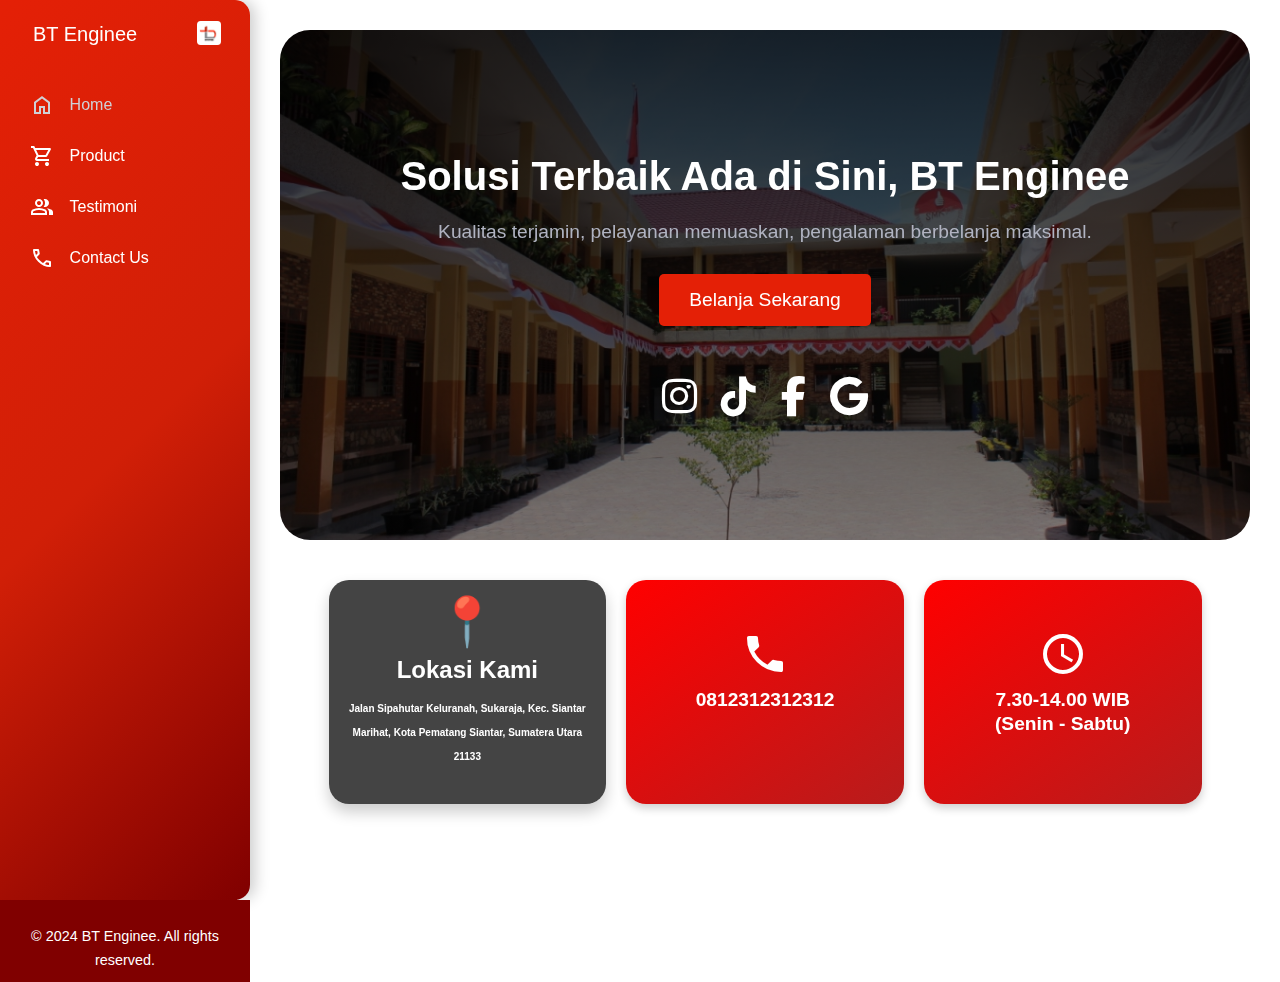
==== commit e7cb2ca7: "mengubah data isi" ====
--- a/index.html
+++ b/index.html
@@ -1,132 +1,136 @@
 <!DOCTYPE html>
 <html lang="en">
-    <head>
-        <meta charset="UTF-8" />
-        <meta name="viewport" content="width=device-width, initial-scale=1.0" />
-        <title>Home | BT Enginee</title>
-        <link rel="icon" type="image/png" href="img/logobt (1).png" />
-        <link rel="stylesheet" href="style.css" />
-        <link href="https://fonts.googleapis.com/icon?family=Material+Icons" rel="stylesheet" />
-        <link rel="stylesheet" href="https://cdnjs.cloudflare.com/ajax/libs/font-awesome/6.5.1/css/all.min.css" />
+  <head>
+    <meta charset="UTF-8" />
+    <meta name="viewport" content="width=device-width, initial-scale=1, maximum-scale=1, user-scalable=no" />
+    <title>Home | BT Enginee</title>
+    <link rel="icon" type="image/png" href="img/logobt (1).png" />
+    <link rel="stylesheet" href="style.css" />
+    <link href="https://fonts.googleapis.com/icon?family=Material+Icons" rel="stylesheet" />
+    <link rel="stylesheet" href="https://cdnjs.cloudflare.com/ajax/libs/font-awesome/6.5.1/css/all.min.css" />
 
-        <link rel="stylesheet" href="stylehome.css" />
-    </head>
-    <body>
-        <nav id="sidebar">
-            <ul>
-                <li>
-                    <span class="logo">BT Enginee</span>
-                    <button id="toggle-btn">
-                        <img src="img/logobt.png" alt="Toggle Icon" style="width: 24px; height: auto" />
-                    </button>
-                </li>
+    <link rel="stylesheet" href="stylehome.css" />
+  </head>
+  <body>
+    <nav id="sidebar">
+      <ul>
+        <li>
+          <span class="logo">BT Enginee</span>
+          <button id="toggle-btn">
+            <img src="img/logobt.png" alt="Toggle Icon" style="width: 24px; height: auto" />
+          </button>
+        </li>
 
-                <li class="active">
-                    <a href="index.html">
-                        <svg xmlns="http://www.w3.org/2000/svg" height="24px" viewBox="0 -960 960 960" width="24px" fill="#5f6368">
-                            <path d="M240-200h120v-240h240v240h120v-360L480-740 240-560v360Zm-80 80v-480l320-240 320 240v480H520v-240h-80v240H160Zm320-350Z" />
-                        </svg>
-                        <span>Home</span>
-                    </a>
-                </li>
-                <li>
-                    <a href="product.html">
-                        <svg xmlns="http://www.w3.org/2000/svg" height="24px" viewBox="0 -960 960 960" width="24px" fill="#5f6368">
-                            <path
-                                d="M280-80q-33 0-56.5-23.5T200-160q0-33 23.5-56.5T280-240q33 0 56.5 23.5T360-160q0 33-23.5 56.5T280-80Zm400 0q-33 0-56.5-23.5T600-160q0-33 23.5-56.5T680-240q33 0 56.5 23.5T760-160q0 33-23.5 56.5T680-80ZM246-720l96 200h280l110-200H246Zm-38-80h590q23 0 35 20.5t1 41.5L692-482q-11 20-29.5 31T622-440H324l-44 80h480v80H280q-45 0-68-39.5t-2-78.5l54-98-144-304H40v-80h130l38 80Zm134 280h280-280Z"
-                            />
-                        </svg>
-                        <span>Product</span>
-                    </a>
-                </li>
-                <li>
-                    <a href="Testimoni.html">
-                        <svg xmlns="http://www.w3.org/2000/svg" height="24px" viewBox="0 -960 960 960" width="24px" fill="#5f6368">
-                            <path
-                                d="M40-160v-112q0-34 17.5-62.5T104-378q62-31 126-46.5T360-440q66 0 130 15.5T616-378q29 15 46.5 43.5T680-272v112H40Zm720 0v-120q0-44-24.5-84.5T666-434q51 6 96 20.5t84 35.5q36 20 55 44.5t19 53.5v120H760ZM360-480q-66 0-113-47t-47-113q0-66 47-113t113-47q66 0 113 47t47 113q0 66-47 113t-113 47Zm400-160q0 66-47 113t-113 47q-11 0-28-2.5t-28-5.5q27-32 41.5-71t14.5-81q0-42-14.5-81T544-792q14-5 28-6.5t28-1.5q66 0 113 47t47 113ZM120-240h480v-32q0-11-5.5-20T580-306q-54-27-109-40.5T360-360q-56 0-111 13.5T140-306q-9 5-14.5 14t-5.5 20v32Zm240-320q33 0 56.5-23.5T440-640q0-33-23.5-56.5T360-720q-33 0-56.5 23.5T280-640q0 33 23.5 56.5T360-560Zm0 320Zm0-400Z"
-                            />
-                        </svg>
-                        <span>Testimoni</span>
-                    </a>
-                </li>
-                <li>
-                    <a href="contact.html">
-                        <svg xmlns="http://www.w3.org/2000/svg" height="24px" viewBox="0 -960 960 960" width="24px" fill="#5f6368">
-                            <path
-                                d="M798-120q-125 0-247-54.5T329-329Q229-429 174.5-551T120-798q0-18 12-30t30-12h162q14 0 25 9.5t13 22.5l26 140q2 16-1 27t-11 19l-97 98q20 37 47.5 71.5T387-386q31 31 65 57.5t72 48.5l94-94q9-9 23.5-13.5T670-390l138 28q14 4 23 14.5t9 23.5v162q0 18-12 30t-30 12ZM241-600l66-66-17-94h-89q5 41 14 81t26 79Zm358 358q39 17 79.5 27t81.5 13v-88l-94-19-67 67ZM241-600Zm358 358Z"
-                            />
-                        </svg>
-                        <span>Contact Us</span>
-                    </a>
-                </li>
-            </ul>
-        </nav>
-        <main>
-            <!-- Hero Section -->
-            <div class="hero-section">
-                <div class="hero-content">
-                    <h1>Solusi Terbaik Ada di Sini, BT Enginee</h1>
-                    <p>Kualitas terjamin, pelayanan memuaskan, pengalaman berbelanja maksimal.</p>
-                    <button class="shop-btn" onclick="window.location.href='product.html'">Belanja Sekarang</button>
+        <li class="active">
+          <a href="index.html">
+            <svg xmlns="http://www.w3.org/2000/svg" height="24px" viewBox="0 -960 960 960" width="24px" fill="#5f6368">
+              <path d="M240-200h120v-240h240v240h120v-360L480-740 240-560v360Zm-80 80v-480l320-240 320 240v480H520v-240h-80v240H160Zm320-350Z" />
+            </svg>
+            <span>Home</span>
+          </a>
+        </li>
+        <li>
+          <a href="product.html">
+            <svg xmlns="http://www.w3.org/2000/svg" height="24px" viewBox="0 -960 960 960" width="24px" fill="#5f6368">
+              <path
+                d="M280-80q-33 0-56.5-23.5T200-160q0-33 23.5-56.5T280-240q33 0 56.5 23.5T360-160q0 33-23.5 56.5T280-80Zm400 0q-33 0-56.5-23.5T600-160q0-33 23.5-56.5T680-240q33 0 56.5 23.5T760-160q0 33-23.5 56.5T680-80ZM246-720l96 200h280l110-200H246Zm-38-80h590q23 0 35 20.5t1 41.5L692-482q-11 20-29.5 31T622-440H324l-44 80h480v80H280q-45 0-68-39.5t-2-78.5l54-98-144-304H40v-80h130l38 80Zm134 280h280-280Z"
+              />
+            </svg>
+            <span>Product</span>
+          </a>
+        </li>
+        <li>
+          <a href="Testimoni.html">
+            <svg xmlns="http://www.w3.org/2000/svg" height="24px" viewBox="0 -960 960 960" width="24px" fill="#5f6368">
+              <path
+                d="M40-160v-112q0-34 17.5-62.5T104-378q62-31 126-46.5T360-440q66 0 130 15.5T616-378q29 15 46.5 43.5T680-272v112H40Zm720 0v-120q0-44-24.5-84.5T666-434q51 6 96 20.5t84 35.5q36 20 55 44.5t19 53.5v120H760ZM360-480q-66 0-113-47t-47-113q0-66 47-113t113-47q66 0 113 47t47 113q0 66-47 113t-113 47Zm400-160q0 66-47 113t-113 47q-11 0-28-2.5t-28-5.5q27-32 41.5-71t14.5-81q0-42-14.5-81T544-792q14-5 28-6.5t28-1.5q66 0 113 47t47 113ZM120-240h480v-32q0-11-5.5-20T580-306q-54-27-109-40.5T360-360q-56 0-111 13.5T140-306q-9 5-14.5 14t-5.5 20v32Zm240-320q33 0 56.5-23.5T440-640q0-33-23.5-56.5T360-720q-33 0-56.5 23.5T280-640q0 33 23.5 56.5T360-560Zm0 320Zm0-400Z"
+              />
+            </svg>
+            <span>Testimoni</span>
+          </a>
+        </li>
+        <li>
+          <a href="contact.html">
+            <svg xmlns="http://www.w3.org/2000/svg" height="24px" viewBox="0 -960 960 960" width="24px" fill="#5f6368">
+              <path
+                d="M798-120q-125 0-247-54.5T329-329Q229-429 174.5-551T120-798q0-18 12-30t30-12h162q14 0 25 9.5t13 22.5l26 140q2 16-1 27t-11 19l-97 98q20 37 47.5 71.5T387-386q31 31 65 57.5t72 48.5l94-94q9-9 23.5-13.5T670-390l138 28q14 4 23 14.5t9 23.5v162q0 18-12 30t-30 12ZM241-600l66-66-17-94h-89q5 41 14 81t26 79Zm358 358q39 17 79.5 27t81.5 13v-88l-94-19-67 67ZM241-600Zm358 358Z"
+              />
+            </svg>
+            <span>Contact Us</span>
+          </a>
+        </li>
+      </ul>
+    </nav>
+    <main>
+      <!-- Hero Section -->
+      <div class="hero-section">
+        <div class="hero-content">
+          <h1>Solusi Terbaik Ada di Sini, BT Enginee</h1>
+          <p>Kualitas terjamin, pelayanan memuaskan, pengalaman berbelanja maksimal.</p>
+          <button class="shop-btn" onclick="window.location.href='product.html'">Belanja Sekarang</button>
 
-                    <!-- Social Media Icons -->
-                    <div class="social-media">
-                        <a href="https://www.instagram.com" target="_blank" class="social-icon" aria-label="Instagram">
-                            <i class="fab fa-instagram"></i>
-                        </a>
-                        <a href="https://www.tiktok.com" target="_blank" class="social-icon" aria-label="TikTok">
-                            <i class="fab fa-tiktok"></i>
-                        </a>
-                        <a href="https://www.facebook.com" target="_blank" class="social-icon" aria-label="Facebook">
-                            <i class="fab fa-facebook-f"></i>
-                        </a>
-                        <a href="https://www.google.com" target="_blank" class="social-icon" aria-label="Google">
-                            <i class="fab fa-google"></i>
-                        </a>
-                    </div>
-                </div>
+          <!-- Social Media Icons -->
+          <div class="social-media">
+            <a href="https://www.instagram.com" target="_blank" class="social-icon" aria-label="Instagram">
+              <i class="fab fa-instagram"></i>
+            </a>
+            <a href="https://www.tiktok.com" target="_blank" class="social-icon" aria-label="TikTok">
+              <i class="fab fa-tiktok"></i>
+            </a>
+            <a href="https://www.facebook.com" target="_blank" class="social-icon" aria-label="Facebook">
+              <i class="fab fa-facebook-f"></i>
+            </a>
+            <a href="https://www.google.com" target="_blank" class="social-icon" aria-label="Google">
+              <i class="fab fa-google"></i>
+            </a>
+          </div>
+        </div>
+      </div>
+
+      <!-- Info Section -->
+      <div class="info-section">
+        <div class="location-card">
+          <a href="https://maps.app.goo.gl/dUMGj9V48tgFpwfZ9" target="_blank" class="location-link">
+            <div class="overlay"></div>
+            <div class="content">
+              <div class="icon">📍</div>
+              <!-- Ganti dengan icon sesuai kebutuhan -->
+              <h2>Lokasi Kami</h2>
+              <p>Jalan Sipahutar Keluranah, Sukaraja, Kec. Siantar Marihat, Kota Pematang Siantar, Sumatera Utara 21133</p>
             </div>
+            <iframe
+              src="https://www.google.com/maps/embed?pb=!1m18!1m12!1m3!1d3984.5588725803764!2d99.07101737497034!3d2.9422451970340266!2m3!1f0!2f0!3f0!3m2!1i1024!2i768!4f13.1!3m3!1m2!1s0x303185a8ebbf855d%3A0x8b59c4d40c0a71d0!2sSMK%20RK%20BINTANG%20TIMUR!5e0!3m2!1sid!2sid!4v1727172679505!5m2!1sid!2sid"
+              width="600"
+              height="450"
+              style="border: 0"
+              allowfullscreen=""
+              loading="lazy"
+              referrerpolicy="no-referrer-when-downgrade"
+            ></iframe>
+          </a>
+        </div>
 
-            <!-- Info Section -->
-            <div class="info-section">
-                <div class="location-card">
-                    <a href="https://maps.app.goo.gl/dUMGj9V48tgFpwfZ9" target="_blank" class="location-link">
-                        <div class="overlay"></div>
-                        <div class="content">
-                            <div class="icon">📍</div>
-                            <!-- Ganti dengan icon sesuai kebutuhan -->
-                            <h2>Lokasi Kami</h2>
-                            <p>Jalan Sipahutar Keluranah, Sukaraja, Kec. Siantar Marihat, Kota Pematang Siantar, Sumatera Utara 21133</p>
-                        </div>
-                        <iframe
-                            src="https://www.google.com/maps/embed?pb=!1m18!1m12!1m3!1d3984.5588725803764!2d99.07101737497034!3d2.9422451970340266!2m3!1f0!2f0!3f0!3m2!1i1024!2i768!4f13.1!3m3!1m2!1s0x303185a8ebbf855d%3A0x8b59c4d40c0a71d0!2sSMK%20RK%20BINTANG%20TIMUR!5e0!3m2!1sid!2sid!4v1727172679505!5m2!1sid!2sid"
-                            width="600"
-                            height="450"
-                            style="border: 0"
-                            allowfullscreen=""
-                            loading="lazy"
-                            referrerpolicy="no-referrer-when-downgrade"
-                        ></iframe>
-                    </a>
-                </div>
+        <!-- Phone Info Card -->
+        <div class="info-card">
+          <div class="icon">
+            <span class="material-icons" style="font-size: 48px">phone</span>
+          </div>
+          <p>0812312312312</p>
+        </div>
 
-                <!-- Phone Info Card -->
-                <div class="info-card">
-                    <div class="icon">
-                        <span class="material-icons" style="font-size: 48px">phone</span>
-                    </div>
-                    <p>0812312312312</p>
-                </div>
+        <!-- Time Info Card -->
+        <div class="info-card">
+          <div class="icon">
+            <span class="material-icons" style="font-size: 48px">access_time</span>
+          </div>
+          <p>7.30-14.00 WIB <br />(Senin - Sabtu)</p>
+        </div>
+      </div>
+    </main>
 
-                <!-- Time Info Card -->
-                <div class="info-card">
-                    <div class="icon">
-                        <span class="material-icons" style="font-size: 48px">access_time</span>
-                    </div>
-                    <p>7.30-14.00 WIB <br />(Senin - Sabtu)</p>
-                </div>
-            </div>
-        </main>
-        <script src="script.js"></script>
-    </body>
+    <footer>
+      <p>&copy; 2024 BT Enginee. All rights reserved.</p>
+    </footer>
+    <script src="script.js"></script>
+  </body>
 </html>
--- a/style.css
+++ b/style.css
@@ -1,249 +1,264 @@
 @import url("https://fonts.googleapis.com/css2?family=Roboto:ital,wght@0,100;0,300;0,400;0,500;0,700;0,900;1,100;1,300;1,400;1,500;1,700;1,900&display=swap");
 
 :root {
-    --base-clr: #e42006;
-    --line-clr: #42434a;
-    --hover-clr: #222533;
-    --text-clr: #ffffff;
-    --secondary-text-clr: #b0b3c1;
-    --accent-clr: #ffffff;
+  --base-clr: #e42006;
+  --line-clr: #42434a;
+  --hover-clr: #222533;
+  --text-clr: #ffffff;
+  --secondary-text-clr: #b0b3c1;
+  --accent-clr: #ffffff;
 }
 
 * {
-    margin: 0;
-    padding: 0;
+  margin: 0;
+  padding: 0;
 }
 
 html {
-    font-family: "Poppins", "Segoe UI", Tahoma, Geneva, Verdana, sans-serif; /* Lengkapkan nama font dan tambahkan 'sans-serif' */
-    line-height: 1.5rem;
+  font-family: "Poppins", "Segoe UI", Tahoma, Geneva, Verdana, sans-serif; /* Lengkapkan nama font dan tambahkan 'sans-serif' */
+  line-height: 1.5rem;
 }
 
 body {
-    min-height: 100vh;
-    background-color: var(--text-clr);
-    color: var(--hover-clr);
-    display: grid;
-    grid-template-columns: 250px 1fr; /* Pastikan kolom pertama untuk sidebar */
+  min-height: 100vh;
+  background-color: var(--text-clr);
+  color: var(--hover-clr);
+  display: grid;
+  grid-template-columns: 250px 1fr; /* Pastikan kolom pertama untuk sidebar */
 }
 
 main {
-    padding: min(30px, 7%);
-    position: relative; /* Mengatur posisi relatif untuk mengontrol elemen anak */
-    z-index: 1; /* Agar main content tetap di atas background */
+  padding: min(30px, 7%);
+  position: relative; /* Mengatur posisi relatif untuk mengontrol elemen anak */
+  z-index: 1; /* Agar main content tetap di atas background */
 }
 
 main p {
-    color: var(--secondary-text-clr);
-    margin-top: 5px;
-    margin-bottom: 15px;
+  color: var(--secondary-text-clr);
+  margin-top: 5px;
+  margin-bottom: 15px;
 }
 
 .container {
-    border: 1px solid var(--line-clr);
-    border-radius: 1em;
-    margin-bottom: 20px;
-    padding: min(3em, 15%);
+  border: 1px solid var(--line-clr);
+  border-radius: 1em;
+  margin-bottom: 20px;
+  padding: min(3em, 15%);
 }
 
 .logo img {
-    width: 24px; /* Sesuaikan ukuran logo */
-    height: 24px;
-    margin-right: 8px; /* Jarak antara logo dan teks */
+  width: 24px; /* Sesuaikan ukuran logo */
+  height: 24px;
+  margin-right: 8px; /* Jarak antara logo dan teks */
 }
 
 .logo {
-    font-size: 20px; /* Ukuran teks */
+  font-size: 20px; /* Ukuran teks */
 }
 
 h2,
 p {
-    margin-top: 1em;
+  margin-top: 1em;
 }
 
 #sidebar {
-    box-sizing: border-box;
-    height: 100vh; /* Mengatur tinggi sidebar menjadi 100vh */
-    width: 250px; /* Lebar sidebar */
-    padding: 5px 1em;
-    background: linear-gradient(135deg, #e42006 0%, #d11f07 50%, #800000 100%);
-    position: sticky;
-    top: 0; /* Agar tetap terlihat saat scroll */
-    transition: 300ms ease-in-out;
-    overflow: hidden; /* Menghindari overflow */
-    border-top-right-radius: 15px;
-    border-bottom-right-radius: 15px;
-    box-shadow: 5px 0 15px rgba(0, 0, 0, 0.2); /* Shadow dari arah kanan */
+  box-sizing: border-box;
+  height: 100vh; /* Mengatur tinggi sidebar menjadi 100vh */
+  width: 250px; /* Lebar sidebar */
+  padding: 5px 1em;
+  background: linear-gradient(135deg, #e42006 0%, #d11f07 50%, #800000 100%);
+  position: sticky;
+  top: 0; /* Agar tetap terlihat saat scroll */
+  transition: 300ms ease-in-out;
+  overflow: hidden; /* Menghindari overflow */
+  border-top-right-radius: 15px;
+  border-bottom-right-radius: 15px;
+  box-shadow: 5px 0 15px rgba(0, 0, 0, 0.2); /* Shadow dari arah kanan */
 }
 
 #sidebar .close {
-    padding: 5px;
-    width: 60px;
+  padding: 5px;
+  width: 60px;
 }
 
 #sidebar ul {
-    list-style: none;
+  list-style: none;
 }
 
 #sidebar > ul > li:first-child {
-    display: flex;
-    justify-content: flex-end;
-    margin-bottom: 16px;
-    .logo {
-        font-size: 600;
-    }
+  display: flex;
+  justify-content: flex-end;
+  margin-bottom: 16px;
+  .logo {
+    font-size: 600;
+  }
 }
 
 #sidebar ul li.active a {
-    color: #cfd0d6;
-    svg {
-        fill: #cfd0d6;
-    }
+  color: #cfd0d6;
+  svg {
+    fill: #cfd0d6;
+  }
 }
 
 #sidebar a,
 #sidebar .dropdown-btn,
 #sidebar .logo {
-    border-radius: 0.5em;
-    padding: 0.85em;
-    text-decoration: none;
-    color: var(--text-clr);
-    display: flex;
-    align-items: center;
-    gap: 1em;
+  border-radius: 0.5em;
+  padding: 0.85em;
+  text-decoration: none;
+  color: var(--text-clr);
+  display: flex;
+  align-items: center;
+  gap: 1em;
 }
 
 #sidebar svg {
-    flex-shrink: 0;
-    fill: var(--text-clr);
+  flex-shrink: 0;
+  fill: var(--text-clr);
 }
 
 #sidebar a span,
 #sidebar .dropdown-btn span {
-    flex-grow: 1;
+  flex-grow: 1;
 }
 
 #sidebar a:hover {
-    background-color: #bf2209;
+  background-color: #bf2209;
 }
 
 .rotate svg:last-child {
-    rotate: 180deg;
+  rotate: 180deg;
 }
 
 #toggle-btn {
-    margin-left: auto;
+  margin-left: auto;
+  padding: 1em;
+  border: none;
+  border-radius: 0.5em;
+  background: none;
+  cursor: pointer;
+}
+
+#toggle-btn img {
+  transition: transform 0.2s ease-in-out;
+}
+
+#toggle-btn:hover img {
+  transform: scale(1.1); /* Membesarkan gambar sedikit saat hover */
+}
+
+@media (max-width: 800px) {
+  body {
+    display: block; /* Ubah menjadi block agar sidebar dan main berurutan */
+  }
+
+  footer {
+    font-size: 0.8em; /* Sedikit lebih kecil pada mobile */
+    padding: 15px 0; /* Memberikan ruang lebih di mobile */
+  }
+
+  main {
+    padding: 2em 1em 60px 1em;
+  }
+
+  .container {
+    border: none;
+    padding: 0;
+  }
+
+  .logo {
+    font-size: 20px;
+    text-wrap: nowrap; /* Sembunyikan logo teks */
+  }
+
+  #toggle-btn {
     padding: 1em;
     border: none;
+    margin-top: 5px;
     border-radius: 0.5em;
     background: none;
     cursor: pointer;
-}
-
-#toggle-btn img {
-    transition: transform 0.2s ease-in-out;
-}
-
-#toggle-btn:hover img {
-    transform: scale(1.1); /* Membesarkan gambar sedikit saat hover */
-}
-
-@media (max-width: 800px) {
-    body {
-        display: block; /* Ubah menjadi block agar sidebar dan main berurutan */
-    }
-
-    main {
-        padding: 2em 1em 60px 1em;
-    }
-
-    .container {
-        border: none;
-        padding: 0;
-    }
-
-    .logo {
-        font-size: 20px;
-        text-wrap: nowrap; /* Sembunyikan logo teks */
-    }
-
-    #toggle-btn {
-        padding: 1em;
-        border: none;
-        margin-top: 5px;
-        border-radius: 0.5em;
-        background: none;
-        cursor: pointer;
-    }
-
-    #sidebar {
-        height: 60px; /* Menurunkan tinggi menjadi 60px untuk menampung ikon saja */
-        width: 100%; /* Lebar penuh */
-        position: fixed; /* Agar sidebar menempel di bawah */
-        bottom: 0; /* Posisi di bagian bawah layar */
-        left: 0;
-        right: 0;
-        background-color: var(--base-clr); /* Warna latar belakang sidebar */
-        border-radius: 0; /* Tidak ada border radius */
-        border-top: 1px solid var(--line-clr); /* Border atas */
-        display: flex; /* Gunakan flexbox */
-        justify-content: space-around; /* Sebar ikon secara merata */
-        align-items: center; /* Posisi ikon di tengah secara vertikal */
-        z-index: 1000; /* Memastikan di atas elemen lainnya */
-        padding-top: 15px; /* Hilangkan padding tambahan */
-        box-shadow: 0 -2px 5px rgba(0, 0, 0, 0.2); /* Shadow dari arah atas */
-    }
-
-    #sidebar ul {
-        padding: 0;
-        display: flex; /* Mengubah dari grid ke flex untuk lebih fleksibel */
-        overflow-x: auto; /* Agar bisa scroll horizontal jika perlu */
-        margin: 0; /* Hilangkan margin */
-        width: 100%; /* Lebar penuh */
-    }
-
-    #sidebar ul li {
-        height: 60px; /* Sesuaikan tinggi */
-        flex: 1; /* Lebar fleksibel */
-        display: flex;
-        justify-content: center; /* Pusatkan ikon */
-        align-items: center; /* Pusatkan ikon */
-    }
-
-    #sidebar a {
-        height: 60px; /* Sesuaikan tinggi */
-        justify-content: center;
-        flex-direction: column; /* Ikon dan teks diatur ke bawah */
-        text-align: center; /* Pusatkan teks */
-        font-size: 0.8em; /* Ukuran font lebih kecil */
-        gap: 0.25em; /* Jarak lebih kecil */
-    }
-
-    #sidebar a span {
-        display: none; /* Sembunyikan teks pada mobile untuk fokus ke ikon */
-    }
-
-    #sidebar a svg {
-        height: 24px; /* Sesuaikan ukuran ikon */
-        width: 24px;
-    }
+  }
+
+  #sidebar {
+    height: 60px; /* Menurunkan tinggi menjadi 60px untuk menampung ikon saja */
+    width: 100%; /* Lebar penuh */
+    position: fixed; /* Agar sidebar menempel di bawah */
+    bottom: 0; /* Posisi di bagian bawah layar */
+    left: 0;
+    right: 0;
+    background-color: var(--base-clr); /* Warna latar belakang sidebar */
+    border-radius: 0; /* Tidak ada border radius */
+    border-top: 1px solid var(--line-clr); /* Border atas */
+    display: flex; /* Gunakan flexbox */
+    justify-content: space-around; /* Sebar ikon secara merata */
+    align-items: center; /* Posisi ikon di tengah secara vertikal */
+    z-index: 1000; /* Memastikan di atas elemen lainnya */
+    padding-top: 15px; /* Hilangkan padding tambahan */
+    box-shadow: 0 -2px 5px rgba(0, 0, 0, 0.2); /* Shadow dari arah atas */
+  }
+
+  #sidebar ul {
+    padding: 0;
+    display: flex; /* Mengubah dari grid ke flex untuk lebih fleksibel */
+    overflow-x: auto; /* Agar bisa scroll horizontal jika perlu */
+    margin: 0; /* Hilangkan margin */
+    width: 100%; /* Lebar penuh */
+  }
+
+  #sidebar ul li {
+    height: 60px; /* Sesuaikan tinggi */
+    flex: 1; /* Lebar fleksibel */
+    display: flex;
+    justify-content: center; /* Pusatkan ikon */
+    align-items: center; /* Pusatkan ikon */
+  }
+
+  #sidebar a {
+    height: 60px; /* Sesuaikan tinggi */
+    justify-content: center;
+    flex-direction: column; /* Ikon dan teks diatur ke bawah */
+    text-align: center; /* Pusatkan teks */
+    font-size: 0.8em; /* Ukuran font lebih kecil */
+    gap: 0.25em; /* Jarak lebih kecil */
+  }
+
+  #sidebar a span {
+    display: none; /* Sembunyikan teks pada mobile untuk fokus ke ikon */
+  }
+
+  #sidebar a svg {
+    height: 24px; /* Sesuaikan ukuran ikon */
+    width: 24px;
+  }
+}
+
+footer {
+  background-color: #800000; /* Warna sesuai dengan tema */
+  color: #fff; /* Warna teks putih */
+  text-align: center;
+  padding: 10px 0;
+  position: relative; /* Footer berada di bawah main content */
+  width: 100%;
+  font-size: 0.9em; /* Ukuran font yang kecil namun tetap terbaca */
 }
 
 /* Gaya Scrollbar untuk Chrome, Edge, dan Safari */
 ::-webkit-scrollbar {
-    width: 12px; /* Lebar scrollbar */
+  width: 12px; /* Lebar scrollbar */
 }
 
 ::-webkit-scrollbar-track {
-    background: #f1f1f1; /* Warna track scrollbar */
-    border-radius: 10px; /* Membuat track lebih bulat */
+  background: #f1f1f1; /* Warna track scrollbar */
+  border-radius: 10px; /* Membuat track lebih bulat */
 }
 
 ::-webkit-scrollbar-thumb {
-    background: #ff0000; /* Warna thumb scrollbar */
-    border-radius: 10px; /* Membuat thumb lebih bulat */
+  background: #ff0000; /* Warna thumb scrollbar */
+  border-radius: 10px; /* Membuat thumb lebih bulat */
 }
 
 ::-webkit-scrollbar-thumb:hover {
-    background: #ac0000; /* Warna thumb saat hover */
-}
+  background: #ac0000; /* Warna thumb saat hover */
+}
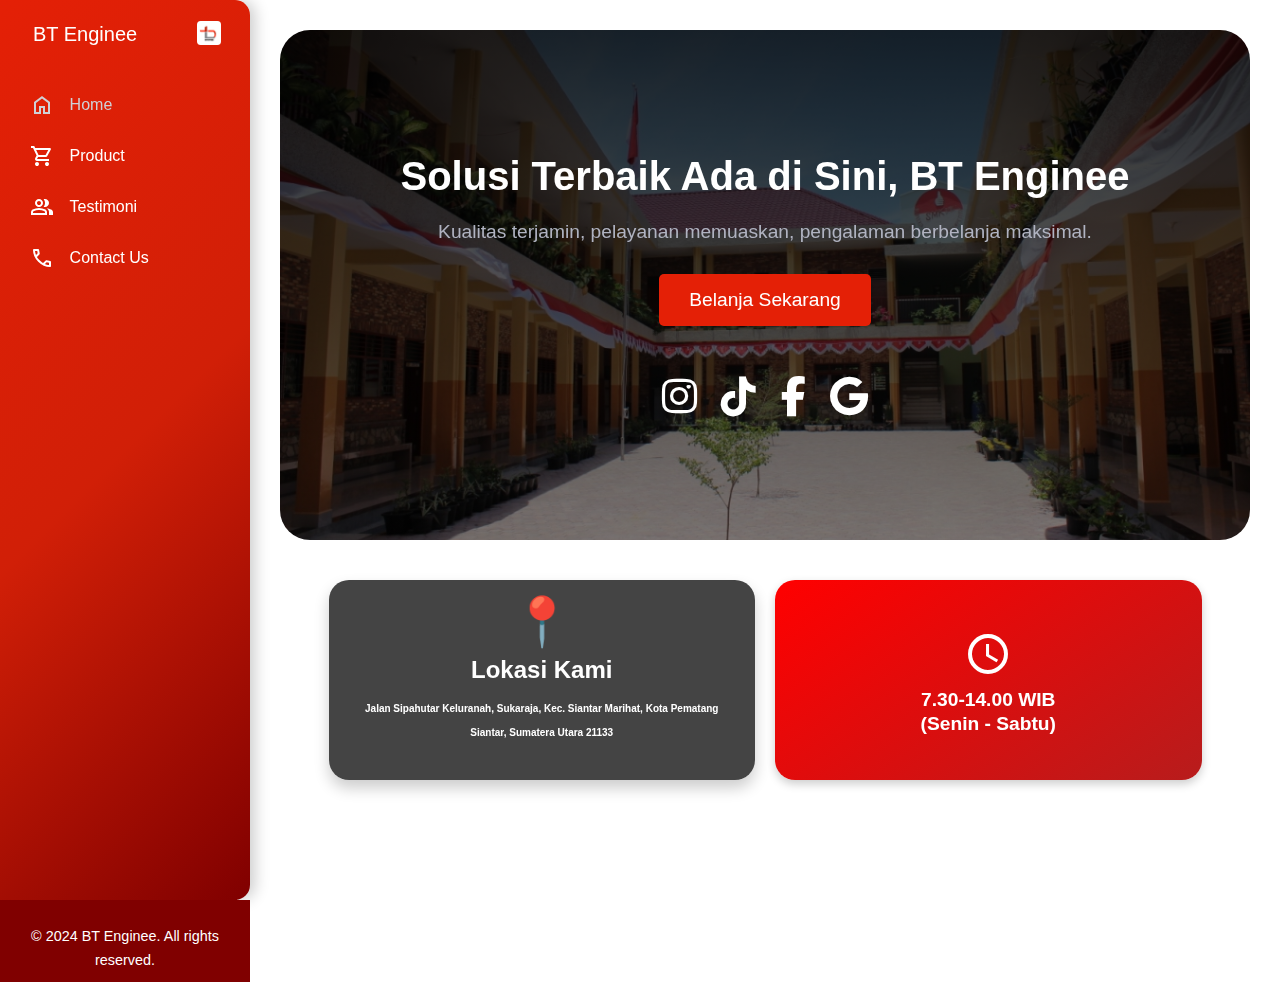
==== commit 32a16751: "mengupdate kita" ====
--- a/index.html
+++ b/index.html
@@ -110,14 +110,6 @@
           </a>
         </div>
 
-        <!-- Phone Info Card -->
-        <div class="info-card">
-          <div class="icon">
-            <span class="material-icons" style="font-size: 48px">phone</span>
-          </div>
-          <p>0812312312312</p>
-        </div>
-
         <!-- Time Info Card -->
         <div class="info-card">
           <div class="icon">
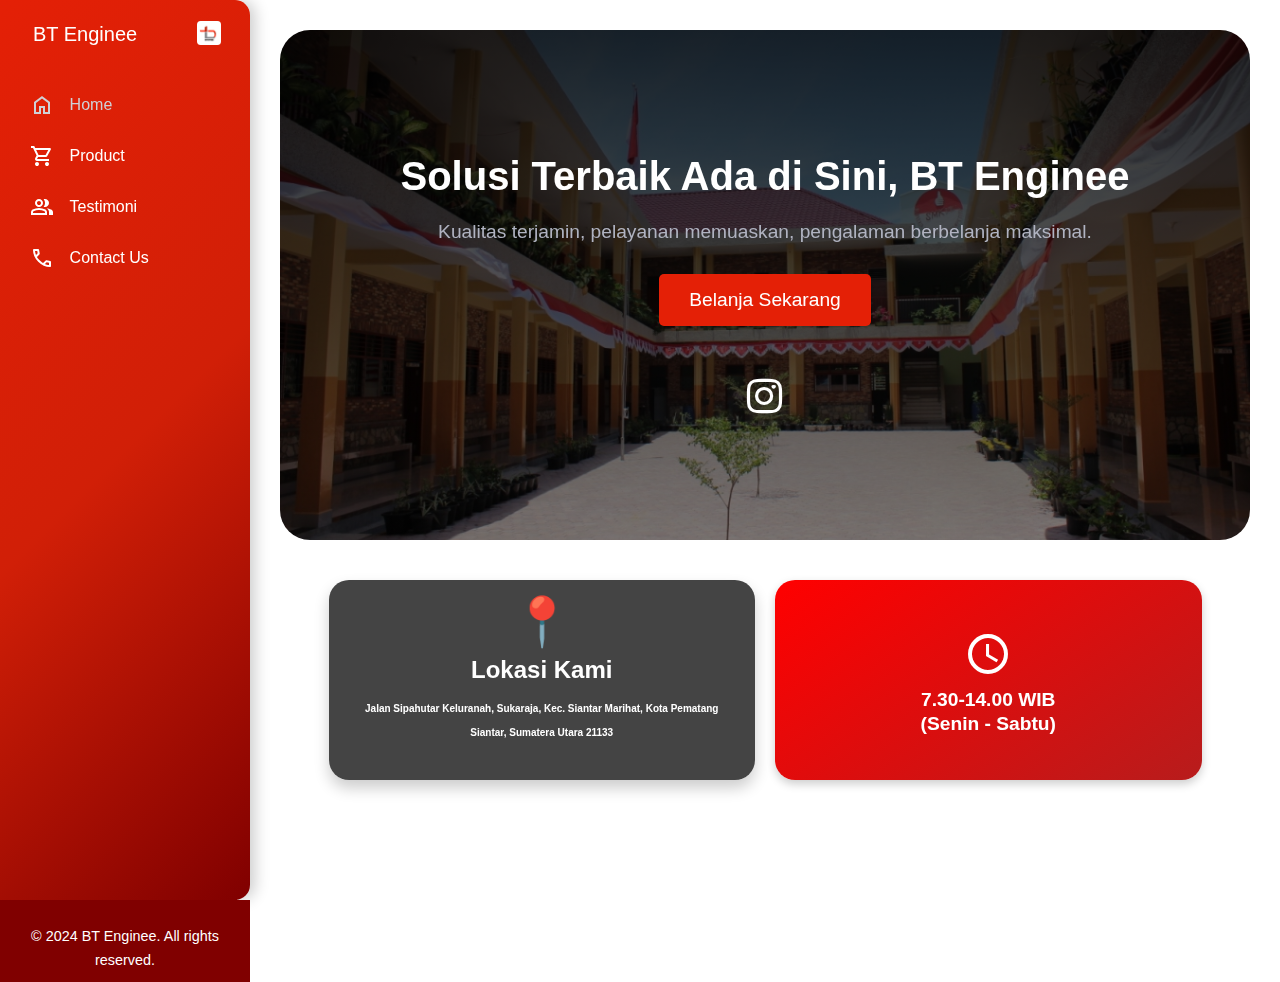
==== commit f1a8f8f8: "icon rubah" ====
--- a/index.html
+++ b/index.html
@@ -74,15 +74,6 @@
             <a href="https://www.instagram.com" target="_blank" class="social-icon" aria-label="Instagram">
               <i class="fab fa-instagram"></i>
             </a>
-            <a href="https://www.tiktok.com" target="_blank" class="social-icon" aria-label="TikTok">
-              <i class="fab fa-tiktok"></i>
-            </a>
-            <a href="https://www.facebook.com" target="_blank" class="social-icon" aria-label="Facebook">
-              <i class="fab fa-facebook-f"></i>
-            </a>
-            <a href="https://www.google.com" target="_blank" class="social-icon" aria-label="Google">
-              <i class="fab fa-google"></i>
-            </a>
           </div>
         </div>
       </div>
